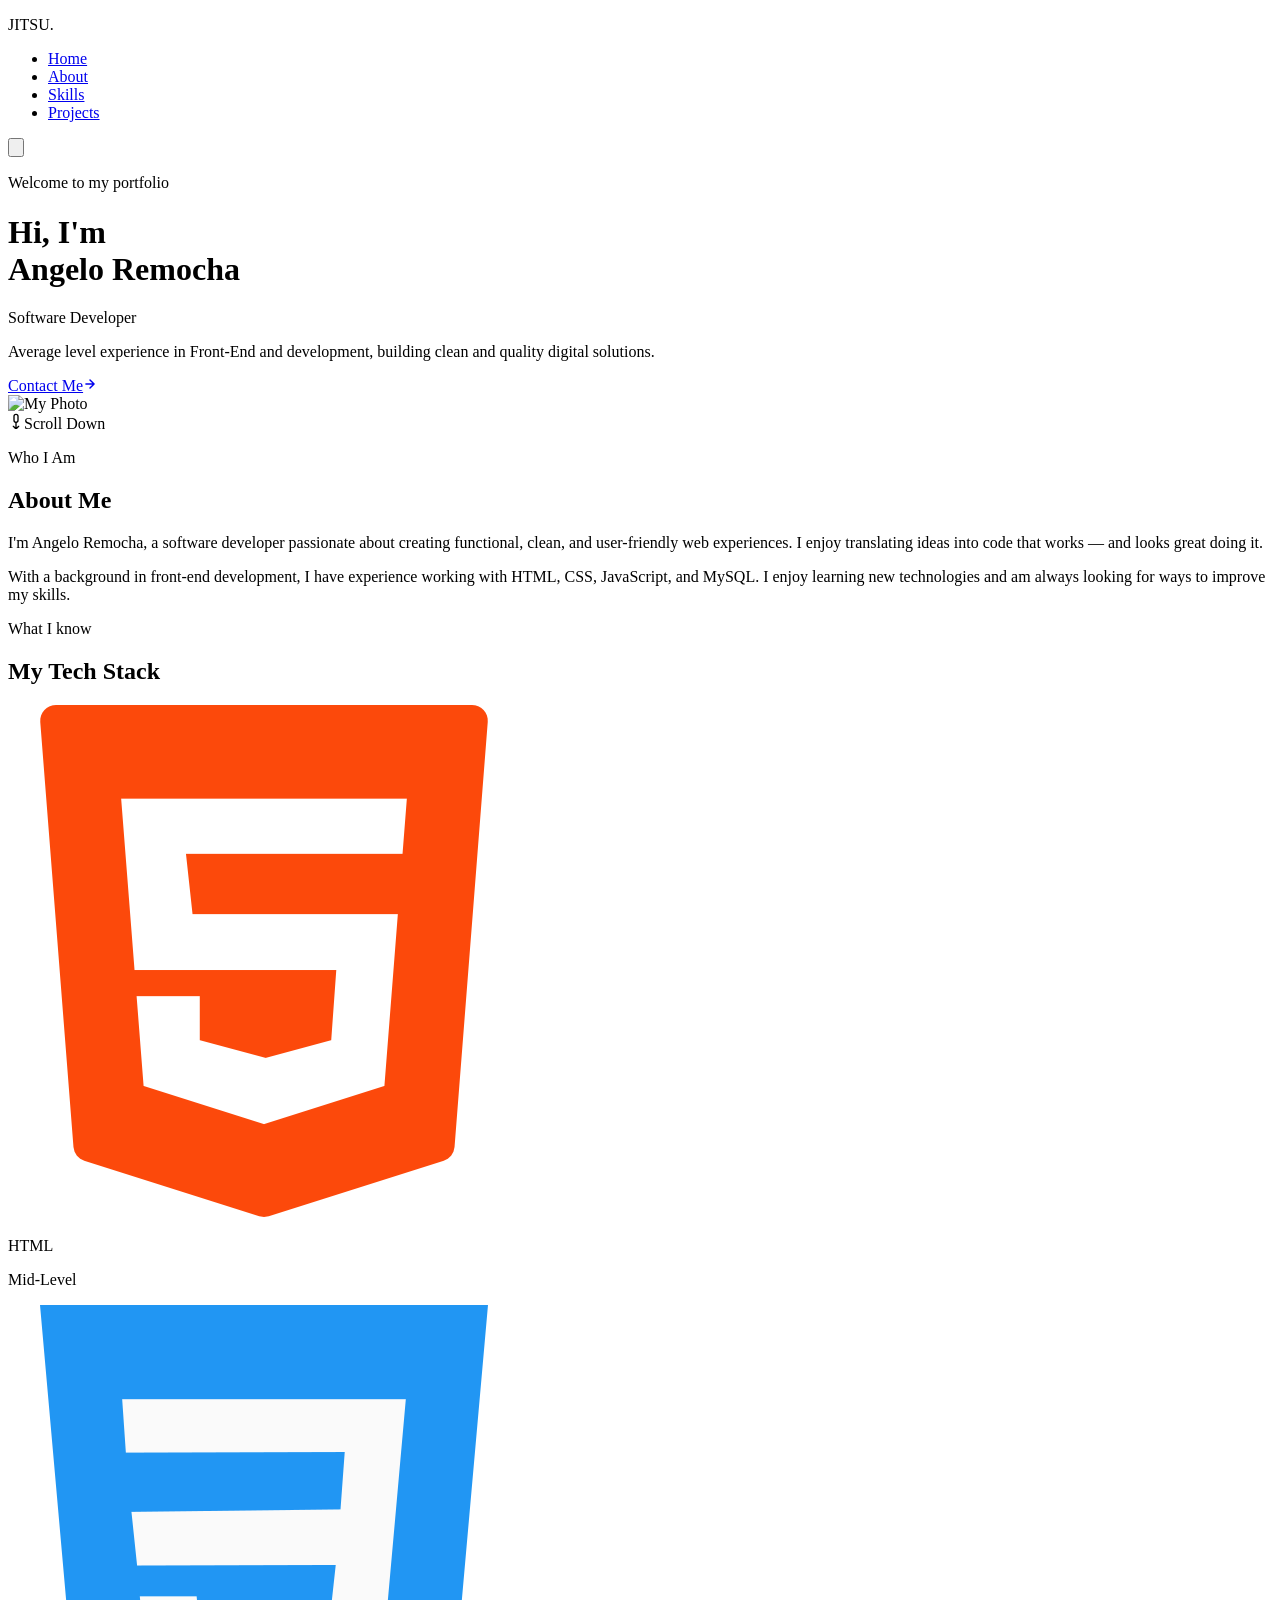
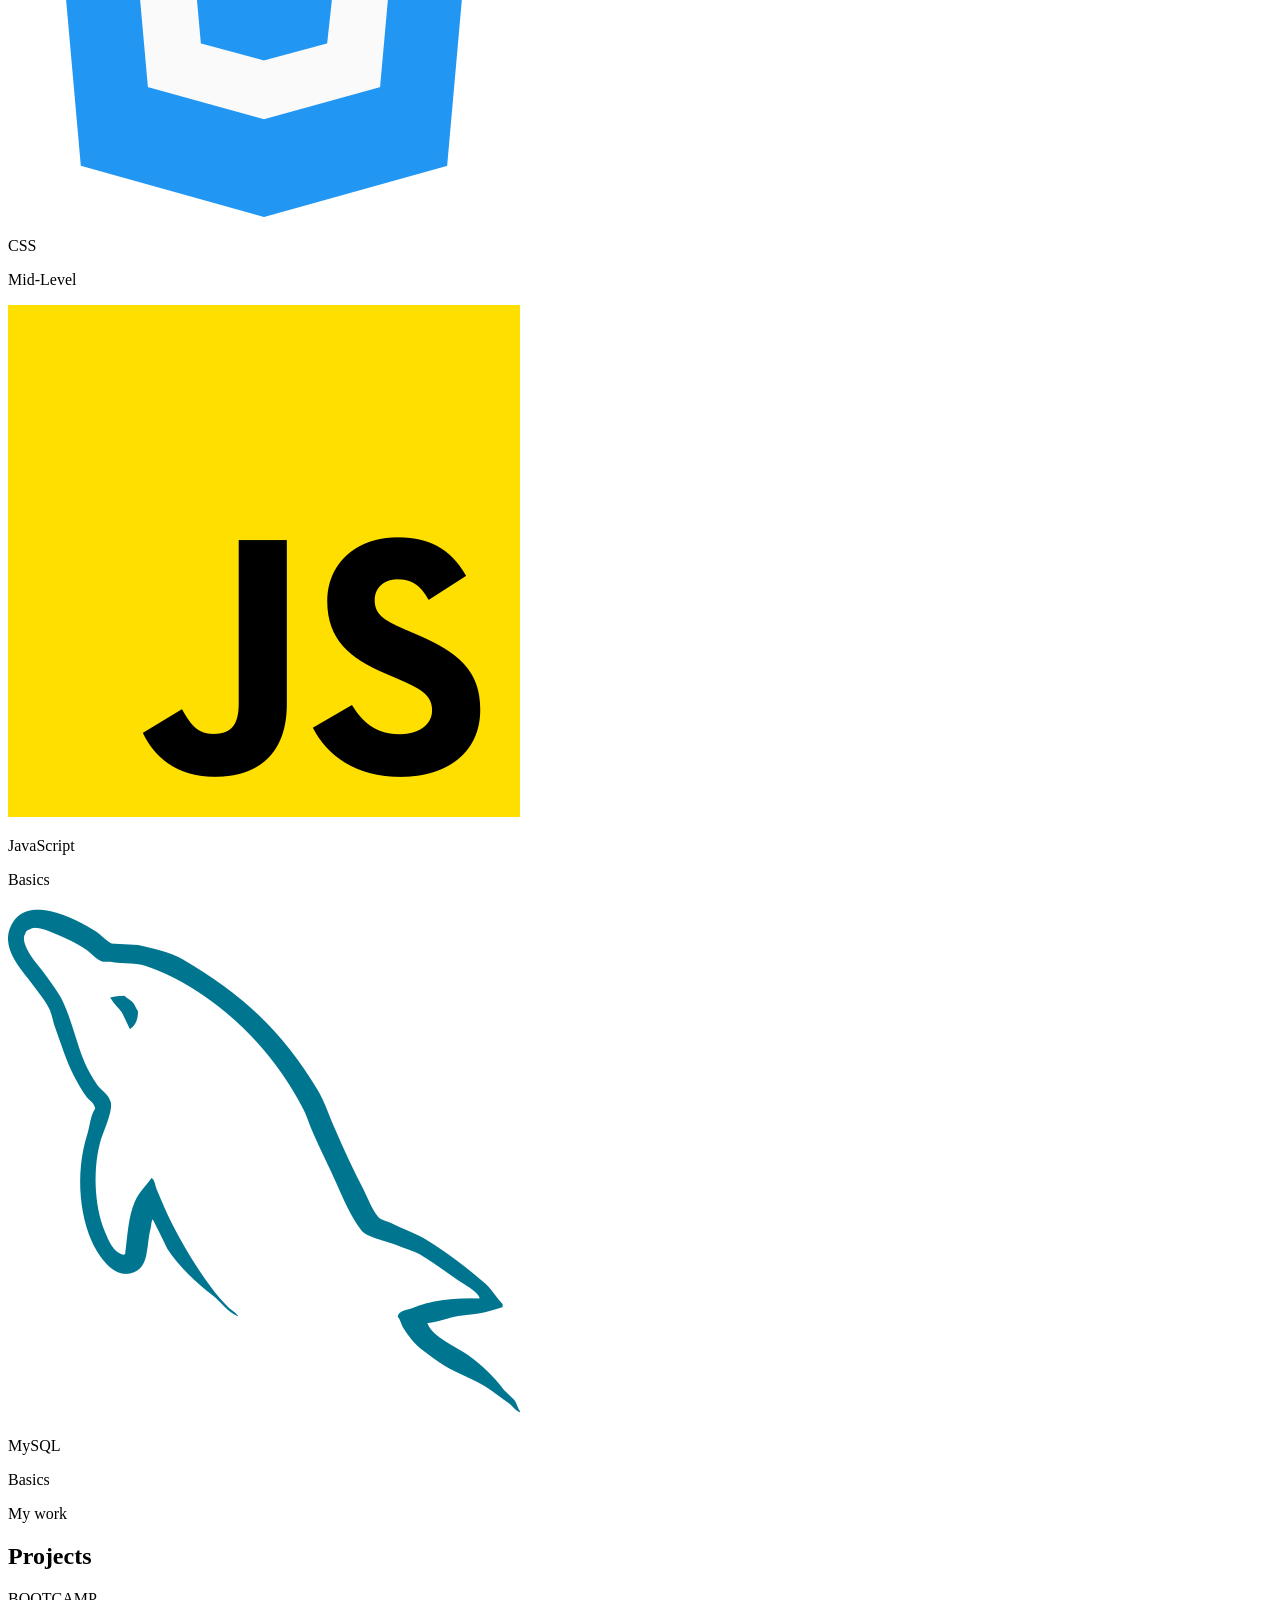
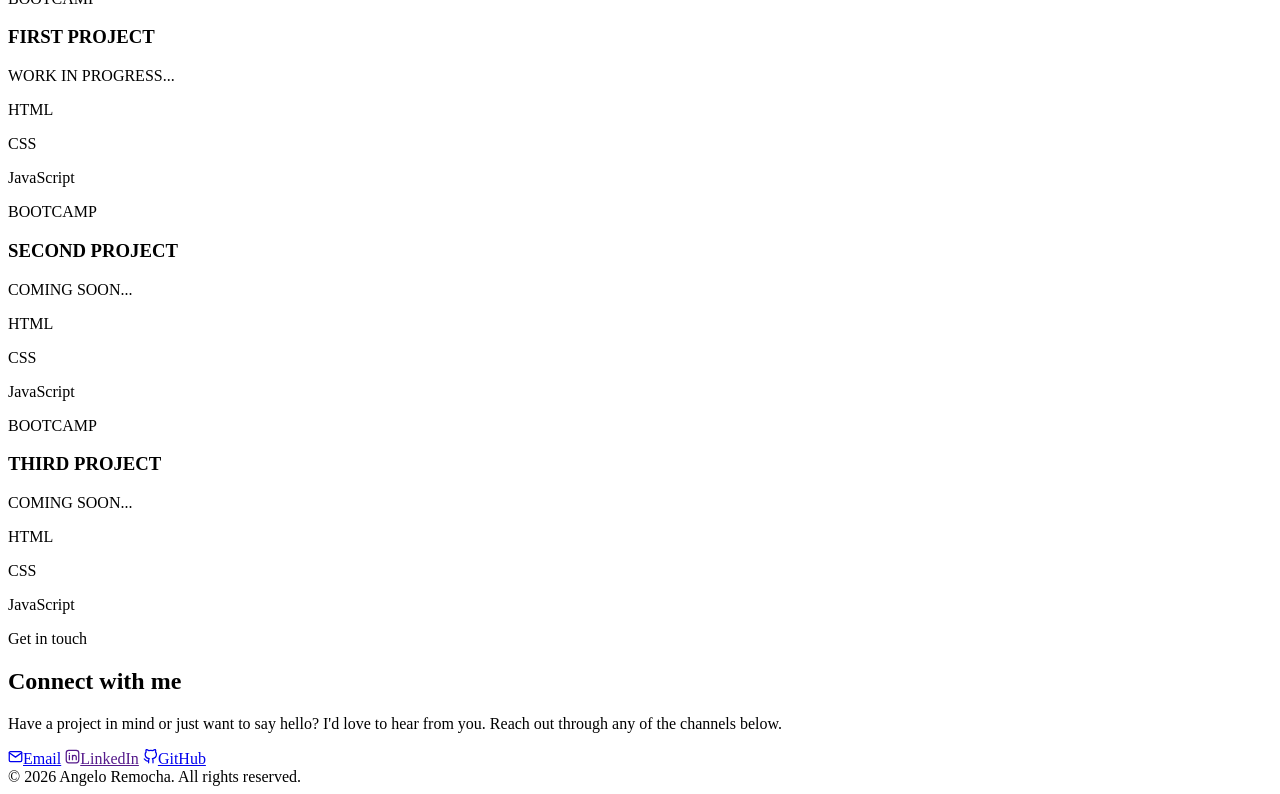
==== website-portfolio/portfolio.html @ ed2cec1a "few changes" ====
<!DOCTYPE html>
<html lang="en">
<head>
    <meta charset="UTF-8">
    <meta name="viewport" content="width=device-width, initial-scale=1.0">
    <title>MY PORTFOLIO</title>
    <link href="https://fonts.googleapis.com/css2?family=Bebas+Neue&family=Barlow:wght@300;400;500;600;700&display=swap" rel="stylesheet">
    <link href="portfolio.css" rel="stylesheet">
    <script src="portfolio.js"></script>
</head>
<body>
  <nav>
    <p class="nav-logo">JITSU.</p>
    <ul class="nav-links">
      <li><a href="#home" class="active">Home</a></li>
      <li><a href="#about">About</a></li>
      <li><a href="#skills">Skills</a></li>
      <li><a href="#projects">Projects</a></li>
    </ul>
    <button class="nav-toggle" aria-label="menu">
    <p></p><p></p><p></p>
    </button>
  </nav>
  <div id="home" style="position:relative;">
    <div class="hero-deco"></div>
    <div class="hero-grid">
      <div style="display:flex; gap:2rem; align-items:center;">
        <div class="hero-left">
          <p class="hero-eyebrow">Welcome to my portfolio</p>
          <h1>Hi, I'm<br>Angelo Remocha</h1>
          <p class="hero-role">Software Developer</p>
          <p class="hero-desc">Average level experience in Front-End and development, building clean and quality digital solutions.</p>
          <a href="#contact" class="btn-primary">Contact Me<svg width="14" height="14" viewBox="0 0 24 24" fill="none" stroke="currentColor" stroke-width="2.5" stroke-linecap="round" stroke-linejoin="round"><path d="M5 12h14M12 5l7 7-7 7"/></svg></a>
        </div>
      </div>
      <div class="hero-photo-area">
        <div class="photo-blob">
          <img src="assets/my-photo.jpg" alt="My Photo">
        </div>
        <div class="scroll-hint">
          <svg width="16" height="16" viewBox="0 0 24 24" fill="none" stroke="currentColor" stroke-width="2" stroke-linecap="round" stroke-linejoin="round"><rect x="9" y="2" width="6" height="12" rx="3"/><path d="M12 14v8M8 20l4 4 4-4"/></svg>Scroll Down
        </div>
      </div>
    </div>
  </div>
  <div class="section-divider"></div>
  <section id="about">
    <p class="section-label">Who I Am</p>
    <h2 class="section-title">About Me</h2>
    <div class="about-grid">
      <div class="about-text">
        <p>I'm Angelo Remocha, a software developer passionate about creating functional, clean, and user-friendly web experiences. I enjoy translating ideas into code that works — and looks great doing it.</p>
        <p>With a background in front-end development, I have experience working with HTML, CSS, JavaScript, and MySQL. I enjoy learning new technologies and am always looking for ways to improve my skills.</p>
      </div>
    </div>
  </section>
  <div class="section-divider"></div>
  <section id="skills">
    <p class="section-label">What I know</p>
    <h2 class="section-title">My Tech Stack</h2>
    <div class="skill-icon">
      <div class="HTML">
          <img src="stacks/html-logo.png" alt="HTML">
          <p class="skill-name">HTML</p>
          <p class="skill-level">Mid-Level</p>
      </div>
      <div class="CSS">
          <img src="stacks/css-logo.png" alt="CSS">
          <p class="skill-name">CSS</p>
          <p class="skill-level">Mid-Level</p>
      </div>
      <div class="JavaScript">
          <img src="stacks/javascript-logo.png" alt="JavaScript">
          <p class="skill-name">JavaScript</p>
          <p class="skill-level">Basics</p>
      </div>
      <div class="MySQL">
          <img src="stacks/mysql-logo.png" alt="MySQL">
          <p class="skill-name">MySQL</p>
          <p class="skill-level">Basics</p>
      </div>
    </div>
  </section>
  <div class="section-divider"></div>
  <section id="projects">
    <p class="section-label">My work</p>
    <h2 class="section-title">Projects</h2>
    <div class="portfolio-grid">
      <div class="project-card">
        <p class="project-tag">BOOTCAMP</p>
        <h3>FIRST PROJECT</h3>
        <p>WORK IN PROGRESS...</p>
        <div class="project-stack">
          <p class="stack-pill">HTML</p>
          <p class="stack-pill">CSS</p>
          <p class="stack-pill">JavaScript</p>
        </div>
      </div>
      <div class="project-card">
        <p class="project-tag">BOOTCAMP</p>
        <h3>SECOND PROJECT</h3>
        <p>COMING SOON...</p>
        <div class="project-stack">
          <p class="stack-pill">HTML</p>
          <p class="stack-pill">CSS</p>
          <p class="stack-pill">JavaScript</p>
        </div>
      </div>
      <div class="project-card">
        <p class="project-tag">BOOTCAMP</p>
        <h3>THIRD PROJECT</h3>
        <p>COMING SOON...</p>
        <div class="project-stack">
          <p class="stack-pill">HTML</p>
          <p class="stack-pill">CSS</p>
          <p class="stack-pill">JavaScript</p>
        </div>
      </div>
    </div>
</section>
<div class="section-divider"></div>
<section id="contact">
  <p class="section-label">Get in touch</p>
  <h2 class="section-title">Connect with me</h2>
  <div class="contact-wrap">
    <p>Have a project in mind or just want to say hello? I'd love to hear from you. Reach out through any of the channels below.</p>
    <div class="contact-links">
      <a href="https://outlook.cloud.microsoft/" class="contact-link">
        <svg width="15" height="15" viewBox="0 0 24 24" fill="none" stroke="currentColor" stroke-width="2" stroke-linecap="round" stroke-linejoin="round"><path d="M4 4h16c1.1 0 2 .9 2 2v12c0 1.1-.9 2-2 2H4c-1.1 0-2-.9-2-2V6c0-1.1.9-2 2-2z"/><polyline points="22,6 12,13 2,6"/></svg>Email</a>
      <a href="" class="contact-link">
        <svg width="15" height="15" viewBox="0 0 24 24" fill="none" stroke="currentColor" stroke-width="2" stroke-linecap="round" stroke-linejoin="round"><rect x="2" y="2" width="20" height="20" rx="4"/><path d="M7 10v7M7 7v.01M12 10v7M12 13a3 3 0 016 0v4"/></svg>LinkedIn</a>
      <a href="https://github.com/nglrmc" class="contact-link">
        <svg width="15" height="15" viewBox="0 0 24 24" fill="none" stroke="currentColor" stroke-width="2" stroke-linecap="round" stroke-linejoin="round"><path d="M9 19c-5 1.5-5-2.5-7-3m14 6v-3.87a3.37 3.37 0 00-.94-2.61c3.14-.35 6.44-1.54 6.44-7A5.44 5.44 0 0020 4.77 5.07 5.07 0 0019.91 1S18.73.65 16 2.48a13.38 13.38 0 00-7 0C6.27.65 5.09 1 5.09 1A5.07 5.07 0 005 4.77a5.44 5.44 0 00-1.5 3.78c0 5.42 3.3 6.61 6.44 7A3.37 3.37 0 009 18.13V22"/></svg>GitHub</a>
    </div>
  </div>
</section>
<footer>
  © 2026 Angelo Remocha. All rights reserved.
</footer>
</body>
</html>
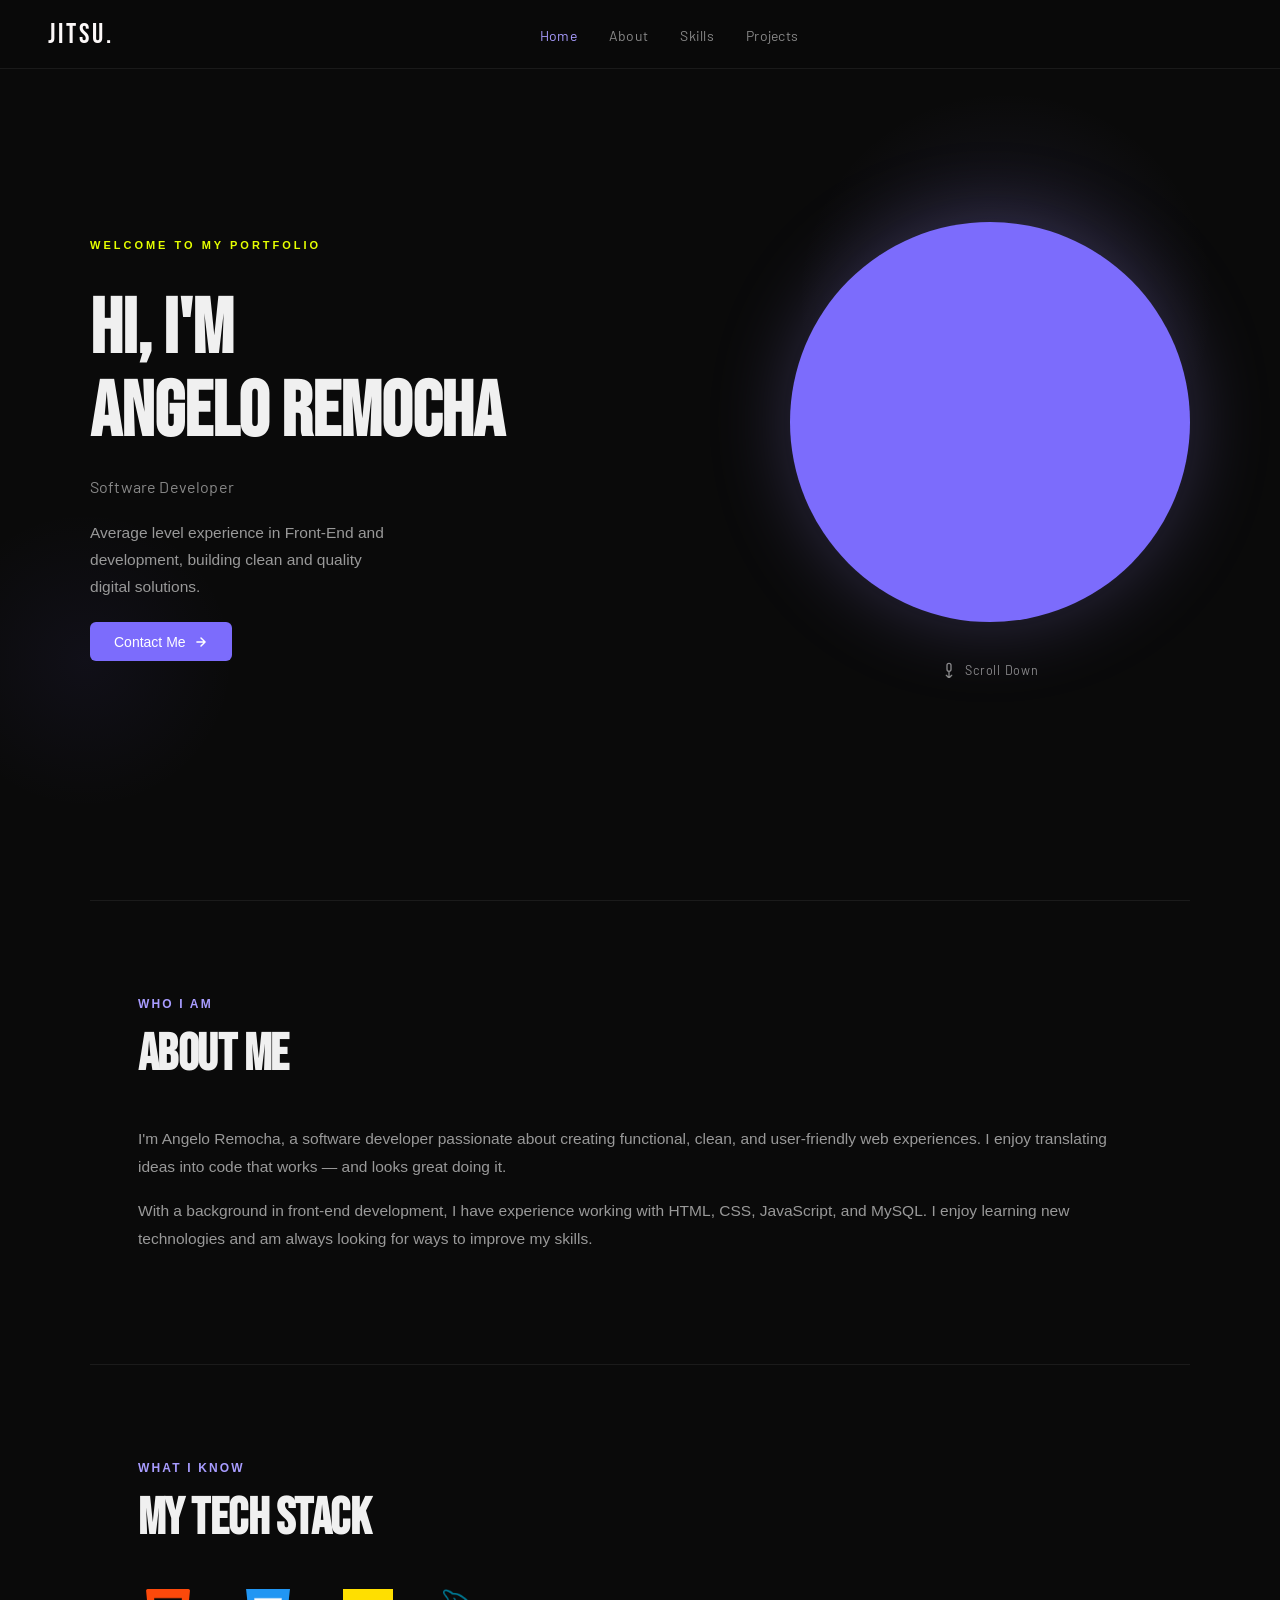
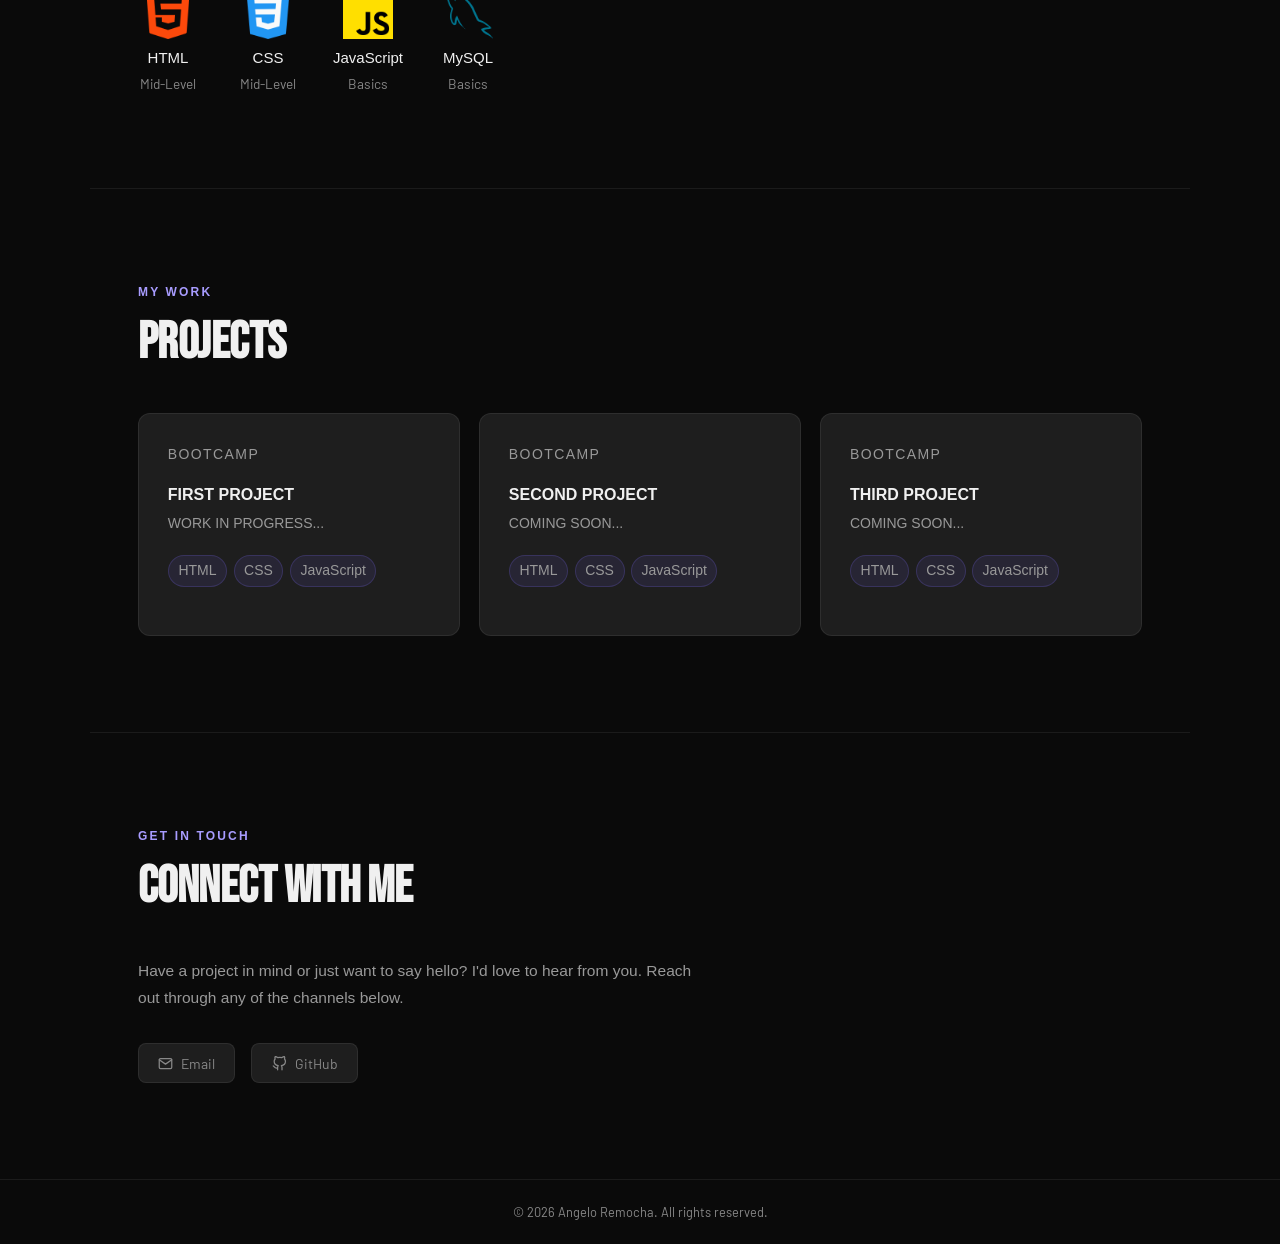
==== commit 41b9d150: "Added JS functions and made some changes in HTML and CSS." ====
--- a/website-portfolio/portfolio.html
+++ b/website-portfolio/portfolio.html
@@ -127,8 +127,6 @@
     <div class="contact-links">
       <a href="https://outlook.cloud.microsoft/" class="contact-link">
         <svg width="15" height="15" viewBox="0 0 24 24" fill="none" stroke="currentColor" stroke-width="2" stroke-linecap="round" stroke-linejoin="round"><path d="M4 4h16c1.1 0 2 .9 2 2v12c0 1.1-.9 2-2 2H4c-1.1 0-2-.9-2-2V6c0-1.1.9-2 2-2z"/><polyline points="22,6 12,13 2,6"/></svg>Email</a>
-      <a href="" class="contact-link">
-        <svg width="15" height="15" viewBox="0 0 24 24" fill="none" stroke="currentColor" stroke-width="2" stroke-linecap="round" stroke-linejoin="round"><rect x="2" y="2" width="20" height="20" rx="4"/><path d="M7 10v7M7 7v.01M12 10v7M12 13a3 3 0 016 0v4"/></svg>LinkedIn</a>
       <a href="https://github.com/nglrmc" class="contact-link">
         <svg width="15" height="15" viewBox="0 0 24 24" fill="none" stroke="currentColor" stroke-width="2" stroke-linecap="round" stroke-linejoin="round"><path d="M9 19c-5 1.5-5-2.5-7-3m14 6v-3.87a3.37 3.37 0 00-.94-2.61c3.14-.35 6.44-1.54 6.44-7A5.44 5.44 0 0020 4.77 5.07 5.07 0 0019.91 1S18.73.65 16 2.48a13.38 13.38 0 00-7 0C6.27.65 5.09 1 5.09 1A5.07 5.07 0 005 4.77a5.44 5.44 0 00-1.5 3.78c0 5.42 3.3 6.61 6.44 7A3.37 3.37 0 009 18.13V22"/></svg>GitHub</a>
     </div>
--- a/website-portfolio/portfolio.css
+++ b/website-portfolio/portfolio.css
@@ -0,0 +1,490 @@
+:root {
+--bg-deep: #0a0a0a;
+--bg-card: #1e1e1e;
+--accent: #7c6cfc;
+--accent-soft: #a89cff;
+--text-primary: #f0f0f0;
+--text-muted: #888;
+--border: rgba(255,255,255,0.07);
+}
+
+*, *::before, *::after { box-sizing: border-box; margin: 0; padding: 0; }
+
+html { 
+  scroll-behavior: smooth; }
+
+body {
+  font-family: 'Barlow', sans-serif;
+  background: var(--bg-deep);
+  color: var(--text-primary);
+  min-height: 100vh;
+  overflow-x: hidden;
+}
+
+/* ── NAV ── */
+nav {
+  position: fixed;
+  top: 0; left: 0; right: 0;
+  z-index: 100;
+  display: flex;
+  justify-content: space-between;
+  align-items: center;
+  padding: 1.1rem 3rem;
+  background: rgba(10,10,10,0.85);
+  backdrop-filter: blur(14px);
+  border-bottom: 1px solid var(--border);
+}
+
+.nav-logo {
+  font-family: 'Bebas Neue', sans-serif;
+  font-size: 28px;
+  letter-spacing: 3px;
+  color: #fcf8f8;
+  text-decoration: none;
+}
+
+.nav-links {
+  display: flex;
+  gap: 2rem;
+  list-style: none;
+}
+
+.nav-links a {
+  font-size: 0.875rem;
+  font-weight: 400;
+  color: var(--text-muted);
+  text-decoration: none;
+  letter-spacing: 0.02em;
+  transition: color 0.2s;
+}
+
+.nav-links a:hover, .nav-links a.active {
+color: var(--text-primary);
+}
+
+.nav-links a.active { color: var(--accent-soft); }
+
+.nav-toggle {
+  background: none; border: none; cursor: pointer;
+  display: flex; flex-direction: column; gap: 5px;
+  padding: 4px;
+}
+
+.nav-toggle span {
+  display: block; width: 22px; height: 2px;
+  background: var(--text-muted); border-radius: 2px;
+  transition: background 0.2s;
+}
+
+.nav-toggle:hover span { background: var(--text-primary); }
+
+/* ── HERO ── */
+#home {
+  min-height: 100vh;
+  display: flex;
+  align-items: center;
+  padding: 0 3rem;
+  position: relative;
+}
+
+.hero-grid {
+  max-width: 1100px;
+  margin: 0 auto;
+  width: 100%;
+  display: grid;
+  grid-template-columns: 1fr auto;
+  align-items: center;
+  gap: 4rem;
+}
+
+.hero-left { 
+  display: flex; 
+  flex-direction: column; 
+  gap: 1.4rem; 
+}
+
+.hero-social-col {
+  display: flex;
+  flex-direction: column;
+  gap: 1.1rem;
+  align-items: center;
+}
+
+.hero-social-col a {
+  color: var(--text-muted);
+  text-decoration: none;
+  transition: color 0.2s, transform 0.2s;
+  display: flex;
+}
+
+.hero-social-col a:hover { 
+  color: var(--accent-soft); 
+  transform: translateX(2px); 
+}
+
+.hero-social-col svg { 
+  width: 20px; 
+  height: 20px; 
+}
+
+.hero-eyebrow {
+  font-family: 'Syne', sans-serif;
+  font-size: 11px;
+  font-weight: 700;
+  letter-spacing: 3px;
+  text-transform: uppercase;
+  color: #e5ff00;
+  margin-bottom: 16px;
+}
+
+h1 {
+  font-family: 'Bebas Neue', sans-serif;
+  font-size: clamp(3.6rem, 6vw, 5.8rem);
+  font-weight: 800;
+  line-height: 1.08;
+  letter-spacing: -0.0.1em;
+}
+
+.hero-role {
+  font-size: 1rem;
+  font-weight: 400;
+  color: var(--text-muted);
+  letter-spacing: 0.01em;
+}
+
+.hero-desc {
+  font-size: 0.97rem;
+  font-weight: 300;
+  color: #999;
+  line-height: 1.75;
+  max-width: 36ch;
+}
+
+.btn-primary {
+  display: inline-flex;
+  align-items: center;
+  gap: 0.55rem;
+  background: var(--accent);
+  color: #fff;
+  font-family: 'DM Sans', sans-serif;
+  font-size: 0.875rem;
+  font-weight: 500;
+  padding: 0.72rem 1.5rem;
+  border-radius: 6px;
+  text-decoration: none;
+  border: none; cursor: pointer;
+  width: fit-content;
+  transition: background 0.2s, transform 0.15s;
+}
+
+.btn-primary:hover { background: var(--accent-soft); transform: translateY(-1px); }
+
+/* ── PHOTO ── */
+.hero-photo-area {
+position: relative;
+display: flex;
+flex-direction: column;
+align-items: center;
+gap: 2.5rem;
+}
+
+.photo-blob {
+width: 400px;
+height: 400px;
+border-radius: 50%;
+background: var(--accent);
+position: relative;
+overflow: hidden;
+box-shadow: 0 0 80px rgba(162, 149, 255, 0.25);
+flex-shrink: 0;
+}
+
+.photo-blob img {
+width: 100%;
+height: 100%;
+object-fit: cover;
+object-position: center top;
+display: block;
+}
+
+.scroll-hint {
+display: flex;
+align-items: center;
+gap: 0.5rem;
+font-size: 0.78rem;
+color: var(--text-muted);
+letter-spacing: 0.06em;
+animation: bob 2s ease-in-out infinite;
+}
+
+@keyframes bob {
+0%, 100% { transform: translateY(0); }
+50% { transform: translateY(5px); }
+}
+
+.hero-deco {
+position: absolute;
+inset: 0;
+pointer-events: none;
+overflow: hidden;
+z-index: -1;
+}
+
+.hero-deco::before {
+content: '';
+position: absolute;
+top: 10%; right: 5%;
+width: 420px; height: 420px;
+border-radius: 50%;
+border: none;
+background: radial-gradient(circle, rgba(157, 144, 253, 0.12) 0%, transparent 70%);
+}
+
+.hero-deco::after {
+content: '';
+position: absolute;
+bottom: 10%; left: -5%;
+width: 300px; height: 300px;
+border-radius: 50%;
+background: radial-gradient(circle, rgba(124,108,252,0.06) 0%, transparent 70%);
+}
+
+section {
+padding: 6rem 3rem;
+max-width: 1100px;
+margin: 0 auto;
+}
+
+.section-label {
+font-family: 'Syne', sans-serif;
+font-size: 0.75rem;
+font-weight: 600;
+letter-spacing: 0.18em;
+text-transform: uppercase;
+color: var(--accent-soft);
+margin-bottom: 0.8rem;
+}
+
+.section-title {
+font-family: 'Bebas Neue', sans-serif;
+font-size: clamp(2.6rem, 4vw, 3.2rem);
+font-weight: 800;
+margin-bottom: 2.5rem;
+letter-spacing: -0.01em;
+}
+
+/* ── ABOUT ── */
+.about-grid {
+display: grid;
+gap: 3rem;
+align-items: start;
+}
+
+.about-text p {
+font-size: 0.97rem;
+font-weight: 300;
+color: #999;
+line-height: 1.8;
+margin-bottom: 1rem;
+}
+
+.info-row {
+display: flex;
+justify-content: space-between;
+align-items: center;
+padding: 0.55rem 0;
+border-bottom: 1px solid var(--border);
+font-size: 0.875rem;
+}
+
+.info-row:last-child { 
+  border-bottom: none; 
+}
+
+.info-row .label { 
+  color: var(--text-muted); 
+}
+
+.info-row .val { 
+    color: var(--text-primary); 
+    font-weight: 400; 
+}
+
+.skill-icon {
+  display: flex;
+  flex-direction: row;
+  align-items: center;
+  gap: 2.5rem;
+  flex-wrap: wrap;
+}
+
+.HTML, .CSS, .JavaScript, .MySQL {
+  display: flex;
+  width: 60px;
+  flex-direction: column;
+  align-items: center;
+  gap: 0.6rem;
+  text-align: center;
+}
+
+.HTML img, .CSS img, .JavaScript img, .MySQL img {
+  width: 60px;
+  height: 50px;
+  object-fit: contain;
+}
+
+.skill-name {
+  font-family: 'Syne', sans-serif;
+  font-size: 15px;
+  font-weight: 500;
+}
+
+.skill-level {
+  font-size: 0.85rem;
+  color: var(--text-muted);
+}
+
+/* ── PORTFOLIO ── */
+.portfolio-grid {
+display: grid;
+grid-template-columns: repeat(auto-fill, minmax(300px, 1fr));
+gap: 1.2rem;
+}
+
+.project-card {
+background: var(--bg-card);
+border: 1px solid var(--border);
+border-radius: 12px;
+padding: 1.8rem;
+transition: border-color 0.2s, transform 0.2s;
+}
+
+.project-card:hover {
+border-color: rgba(124,108,252,0.35);
+transform: translateY(-3px);
+}
+
+.project-tag {
+font-size: 0.72rem;
+letter-spacing: 0.1em;
+text-transform: uppercase;
+color: var(--accent-soft);
+margin-bottom: 0.6rem;
+}
+
+.project-card h3 {
+font-family: 'Syne', sans-serif;
+font-size: 1rem;
+font-weight: 700;
+margin-bottom: 0.5rem;
+}
+
+.project-card p {
+font-size: 0.875rem;
+font-weight: 300;
+color: #999;
+line-height: 1.7;
+margin-bottom: 1.2rem;
+}
+
+.project-stack {
+display: flex;
+flex-wrap: wrap;
+gap: 0.4rem;
+}
+
+.stack-pill {
+font-size: 0.72rem;
+padding: 0.2rem 0.6rem;
+border-radius: 99px;
+background: rgba(124,108,252,0.1);
+border: 1px solid rgba(124,108,252,0.2);
+color: var(--accent-soft);
+}
+
+.contact-wrap {
+max-width: 560px;
+}
+
+.contact-wrap p {
+font-size: 0.97rem;
+font-weight: 300;
+color: #999;
+line-height: 1.75;
+margin-bottom: 2rem;
+}
+
+.contact-links {
+display: flex;
+gap: 1rem;
+flex-wrap: wrap;
+}
+
+.contact-link {
+display: inline-flex;
+align-items: center;
+gap: 0.5rem;
+font-size: 0.875rem;
+color: var(--text-muted);
+text-decoration: none;
+padding: 0.65rem 1.2rem;
+border: 1px solid var(--border);
+border-radius: 8px;
+background: var(--bg-card);
+transition: border-color 0.2s, color 0.2s;
+}
+
+.contact-link:hover {
+border-color: rgba(124,108,252,0.4);
+color: var(--accent-soft);
+}
+
+/* ── FOOTER ── */
+footer {
+border-top: 1px solid var(--border);
+padding: 1.5rem 3rem;
+text-align: center;
+font-size: 0.8rem;
+color: var(--text-muted);
+}
+
+/* ── DIVIDER ── */
+.section-divider {
+height: 1px;
+background: var(--border);
+max-width: 1100px;
+margin: 0 auto;
+}
+
+/* ── ANIMATIONS ── */
+.fade-up {
+opacity: 0;
+transform: translateY(24px);
+transition: opacity 0.6s ease, transform 0.6s ease;
+}
+
+.fade-up.visible {
+opacity: 1;
+transform: translateY(0);
+}
+
+/* ── RESPONSIVE ── */
+@media (max-width: 768px) {
+nav { padding: 1rem 1.4rem; }
+.nav-links { display: none; }
+#home { padding: 0 1.4rem; }
+
+.hero-grid {
+    grid-template-columns: 1fr;
+    text-align: center;
+}
+
+.hero-left { align-items: center; }
+.hero-desc { max-width: unset; }
+.hero-social-col { flex-direction: row; justify-content: center; }
+.photo-blob { width: 200px; height: 200px; }
+
+section { padding: 4rem 1.4rem; }
+.about-grid { grid-template-columns: 1fr; }
+.hero-photo-area { order: -1; }
+}
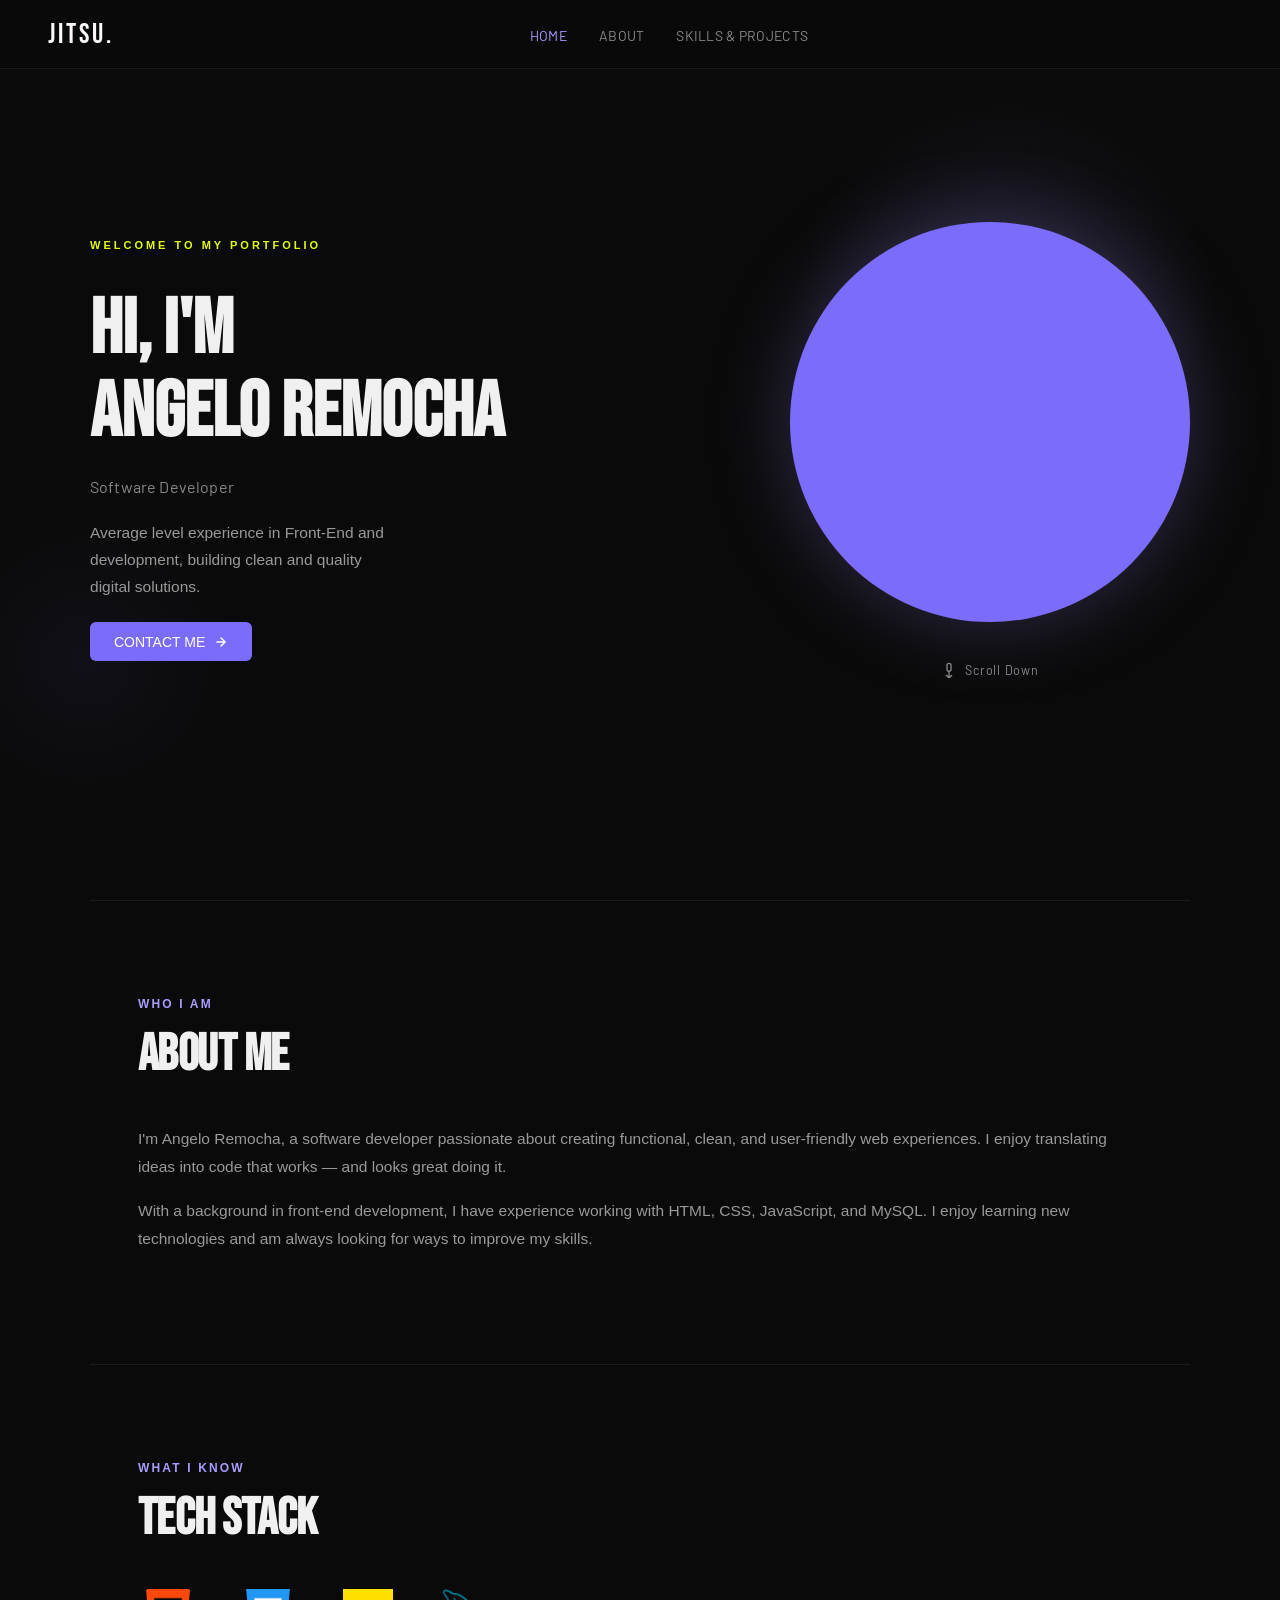
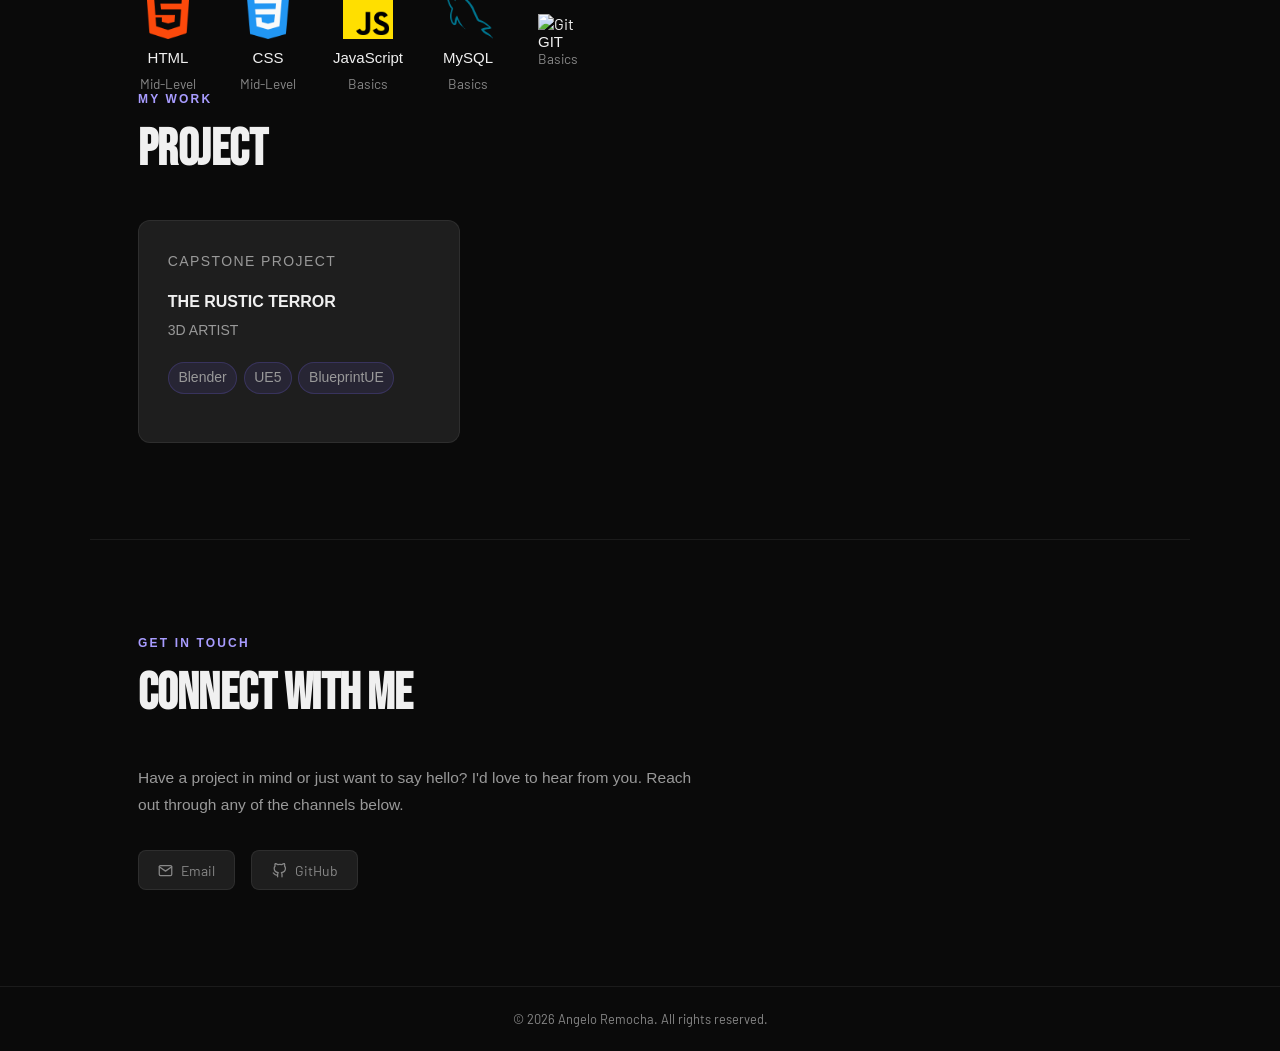
==== commit 13f2781c: "Fix the assets in the Portfolio website." ====
--- a/website-portfolio/portfolio.html
+++ b/website-portfolio/portfolio.html
@@ -10,12 +10,11 @@
 </head>
 <body>
   <nav>
-    <p class="nav-logo">JITSU.</p>
+    <p><a href="#" class="nav-logo">JITSU.</a></p>
     <ul class="nav-links">
-      <li><a href="#home" class="active">Home</a></li>
-      <li><a href="#about">About</a></li>
-      <li><a href="#skills">Skills</a></li>
-      <li><a href="#projects">Projects</a></li>
+      <li><a href="#home" class="active">HOME</a></li>
+      <li><a href="#about">ABOUT</a></li>
+      <li><a href="#skills">SKILLS & PROJECTS</a></li>
     </ul>
     <button class="nav-toggle" aria-label="menu">
     <p></p><p></p><p></p>
@@ -30,7 +29,7 @@
           <h1>Hi, I'm<br>Angelo Remocha</h1>
           <p class="hero-role">Software Developer</p>
           <p class="hero-desc">Average level experience in Front-End and development, building clean and quality digital solutions.</p>
-          <a href="#contact" class="btn-primary">Contact Me<svg width="14" height="14" viewBox="0 0 24 24" fill="none" stroke="currentColor" stroke-width="2.5" stroke-linecap="round" stroke-linejoin="round"><path d="M5 12h14M12 5l7 7-7 7"/></svg></a>
+          <a href="#contact" class="btn-primary">CONTACT ME<svg width="14" height="14" viewBox="0 0 24 24" fill="none" stroke="currentColor" stroke-width="2.5" stroke-linecap="round" stroke-linejoin="round"><path d="M5 12h14M12 5l7 7-7 7"/></svg></a>
         </div>
       </div>
       <div class="hero-photo-area">
@@ -55,85 +54,74 @@
     </div>
   </section>
   <div class="section-divider"></div>
-  <section id="skills">
-    <p class="section-label">What I know</p>
-    <h2 class="section-title">My Tech Stack</h2>
-    <div class="skill-icon">
-      <div class="HTML">
-          <img src="stacks/html-logo.png" alt="HTML">
-          <p class="skill-name">HTML</p>
-          <p class="skill-level">Mid-Level</p>
+  <section id="skills-projects">
+    <div class="skills-projects-grid">
+      <div id="skills">
+        <p class="section-label">What I know</p>
+        <h2 class="section-title">Tech Stack</h2>
+        <div class="skill-icon">
+          <div class="HTML">
+            <img src="stacks/html-logo.png" alt="HTML">
+            <p class="skill-name">HTML</p>
+            <p class="skill-level">Mid-Level</p>
+          </div>
+          <div class="CSS">
+            <img src="stacks/css-logo.png" alt="CSS">
+            <p class="skill-name">CSS</p>
+            <p class="skill-level">Mid-Level</p>
+          </div>
+          <div class="JavaScript">
+            <img src="stacks/javascript-logo.png" alt="JavaScript">
+            <p class="skill-name">JavaScript</p>
+            <p class="skill-level">Basics</p>
+          </div>
+          <div class="MySQL">
+            <img src="stacks/mysql-logo.png" alt="MySQL">
+            <p class="skill-name">MySQL</p>
+            <p class="skill-level">Basics</p>
+          </div>
+          <div class="GIT">
+            <img src="stacks/git-logo.png" alt="Git">
+            <p class="skill-name">GIT</p>
+            <p class="skill-level">Basics</p>
+          </div>
+        </div>
       </div>
-      <div class="CSS">
-          <img src="stacks/css-logo.png" alt="CSS">
-          <p class="skill-name">CSS</p>
-          <p class="skill-level">Mid-Level</p>
-      </div>
-      <div class="JavaScript">
-          <img src="stacks/javascript-logo.png" alt="JavaScript">
-          <p class="skill-name">JavaScript</p>
-          <p class="skill-level">Basics</p>
-      </div>
-      <div class="MySQL">
-          <img src="stacks/mysql-logo.png" alt="MySQL">
-          <p class="skill-name">MySQL</p>
-          <p class="skill-level">Basics</p>
+      <div class="skills-projects-divider"></div>
+      <div id="projects">
+        <p class="section-label">My work</p>
+        <h2 class="section-title">Project</h2>
+        <div class="portfolio-grid">
+          <div class="project-card">
+            <p class="project-tag">CAPSTONE PROJECT</p>
+            <h3>THE RUSTIC TERROR</h3>
+            <p>3D ARTIST</p>
+            <div class="project-stack">
+              <p class="stack-pill">Blender</p>
+              <p class="stack-pill">UE5</p>
+              <p class="stack-pill">BlueprintUE</p>
+            </div>
+          </div>
+        </div>
       </div>
     </div>
   </section>
   <div class="section-divider"></div>
-  <section id="projects">
-    <p class="section-label">My work</p>
-    <h2 class="section-title">Projects</h2>
-    <div class="portfolio-grid">
-      <div class="project-card">
-        <p class="project-tag">BOOTCAMP</p>
-        <h3>FIRST PROJECT</h3>
-        <p>WORK IN PROGRESS...</p>
-        <div class="project-stack">
-          <p class="stack-pill">HTML</p>
-          <p class="stack-pill">CSS</p>
-          <p class="stack-pill">JavaScript</p>
-        </div>
-      </div>
-      <div class="project-card">
-        <p class="project-tag">BOOTCAMP</p>
-        <h3>SECOND PROJECT</h3>
-        <p>COMING SOON...</p>
-        <div class="project-stack">
-          <p class="stack-pill">HTML</p>
-          <p class="stack-pill">CSS</p>
-          <p class="stack-pill">JavaScript</p>
-        </div>
-      </div>
-      <div class="project-card">
-        <p class="project-tag">BOOTCAMP</p>
-        <h3>THIRD PROJECT</h3>
-        <p>COMING SOON...</p>
-        <div class="project-stack">
-          <p class="stack-pill">HTML</p>
-          <p class="stack-pill">CSS</p>
-          <p class="stack-pill">JavaScript</p>
-        </div>
+  <section id="contact">
+    <p class="section-label">Get in touch</p>
+    <h2 class="section-title">Connect with me</h2>
+    <div class="contact-wrap">
+      <p>Have a project in mind or just want to say hello? I'd love to hear from you. Reach out through any of the channels below.</p>
+      <div class="contact-links">
+        <a href="https://outlook.cloud.microsoft/" class="contact-link">
+          <svg width="15" height="15" viewBox="0 0 24 24" fill="none" stroke="currentColor" stroke-width="2" stroke-linecap="round" stroke-linejoin="round"><path d="M4 4h16c1.1 0 2 .9 2 2v12c0 1.1-.9 2-2 2H4c-1.1 0-2-.9-2-2V6c0-1.1.9-2 2-2z"/><polyline points="22,6 12,13 2,6"/></svg>Email</a>
+        <a href="https://github.com/nglrmc" class="contact-link">
+          <svg width="15" height="15" viewBox="0 0 24 24" fill="none" stroke="currentColor" stroke-width="2" stroke-linecap="round" stroke-linejoin="round"><path d="M9 19c-5 1.5-5-2.5-7-3m14 6v-3.87a3.37 3.37 0 00-.94-2.61c3.14-.35 6.44-1.54 6.44-7A5.44 5.44 0 0020 4.77 5.07 5.07 0 0019.91 1S18.73.65 16 2.48a13.38 13.38 0 00-7 0C6.27.65 5.09 1 5.09 1A5.07 5.07 0 005 4.77a5.44 5.44 0 00-1.5 3.78c0 5.42 3.3 6.61 6.44 7A3.37 3.37 0 009 18.13V22"/></svg>GitHub</a>
       </div>
     </div>
-</section>
-<div class="section-divider"></div>
-<section id="contact">
-  <p class="section-label">Get in touch</p>
-  <h2 class="section-title">Connect with me</h2>
-  <div class="contact-wrap">
-    <p>Have a project in mind or just want to say hello? I'd love to hear from you. Reach out through any of the channels below.</p>
-    <div class="contact-links">
-      <a href="https://outlook.cloud.microsoft/" class="contact-link">
-        <svg width="15" height="15" viewBox="0 0 24 24" fill="none" stroke="currentColor" stroke-width="2" stroke-linecap="round" stroke-linejoin="round"><path d="M4 4h16c1.1 0 2 .9 2 2v12c0 1.1-.9 2-2 2H4c-1.1 0-2-.9-2-2V6c0-1.1.9-2 2-2z"/><polyline points="22,6 12,13 2,6"/></svg>Email</a>
-      <a href="https://github.com/nglrmc" class="contact-link">
-        <svg width="15" height="15" viewBox="0 0 24 24" fill="none" stroke="currentColor" stroke-width="2" stroke-linecap="round" stroke-linejoin="round"><path d="M9 19c-5 1.5-5-2.5-7-3m14 6v-3.87a3.37 3.37 0 00-.94-2.61c3.14-.35 6.44-1.54 6.44-7A5.44 5.44 0 0020 4.77 5.07 5.07 0 0019.91 1S18.73.65 16 2.48a13.38 13.38 0 00-7 0C6.27.65 5.09 1 5.09 1A5.07 5.07 0 005 4.77a5.44 5.44 0 00-1.5 3.78c0 5.42 3.3 6.61 6.44 7A3.37 3.37 0 009 18.13V22"/></svg>GitHub</a>
-    </div>
-  </div>
-</section>
-<footer>
-  © 2026 Angelo Remocha. All rights reserved.
-</footer>
+  </section>
+  <footer>
+    © 2026 Angelo Remocha. All rights reserved.
+  </footer>
 </body>
 </html>
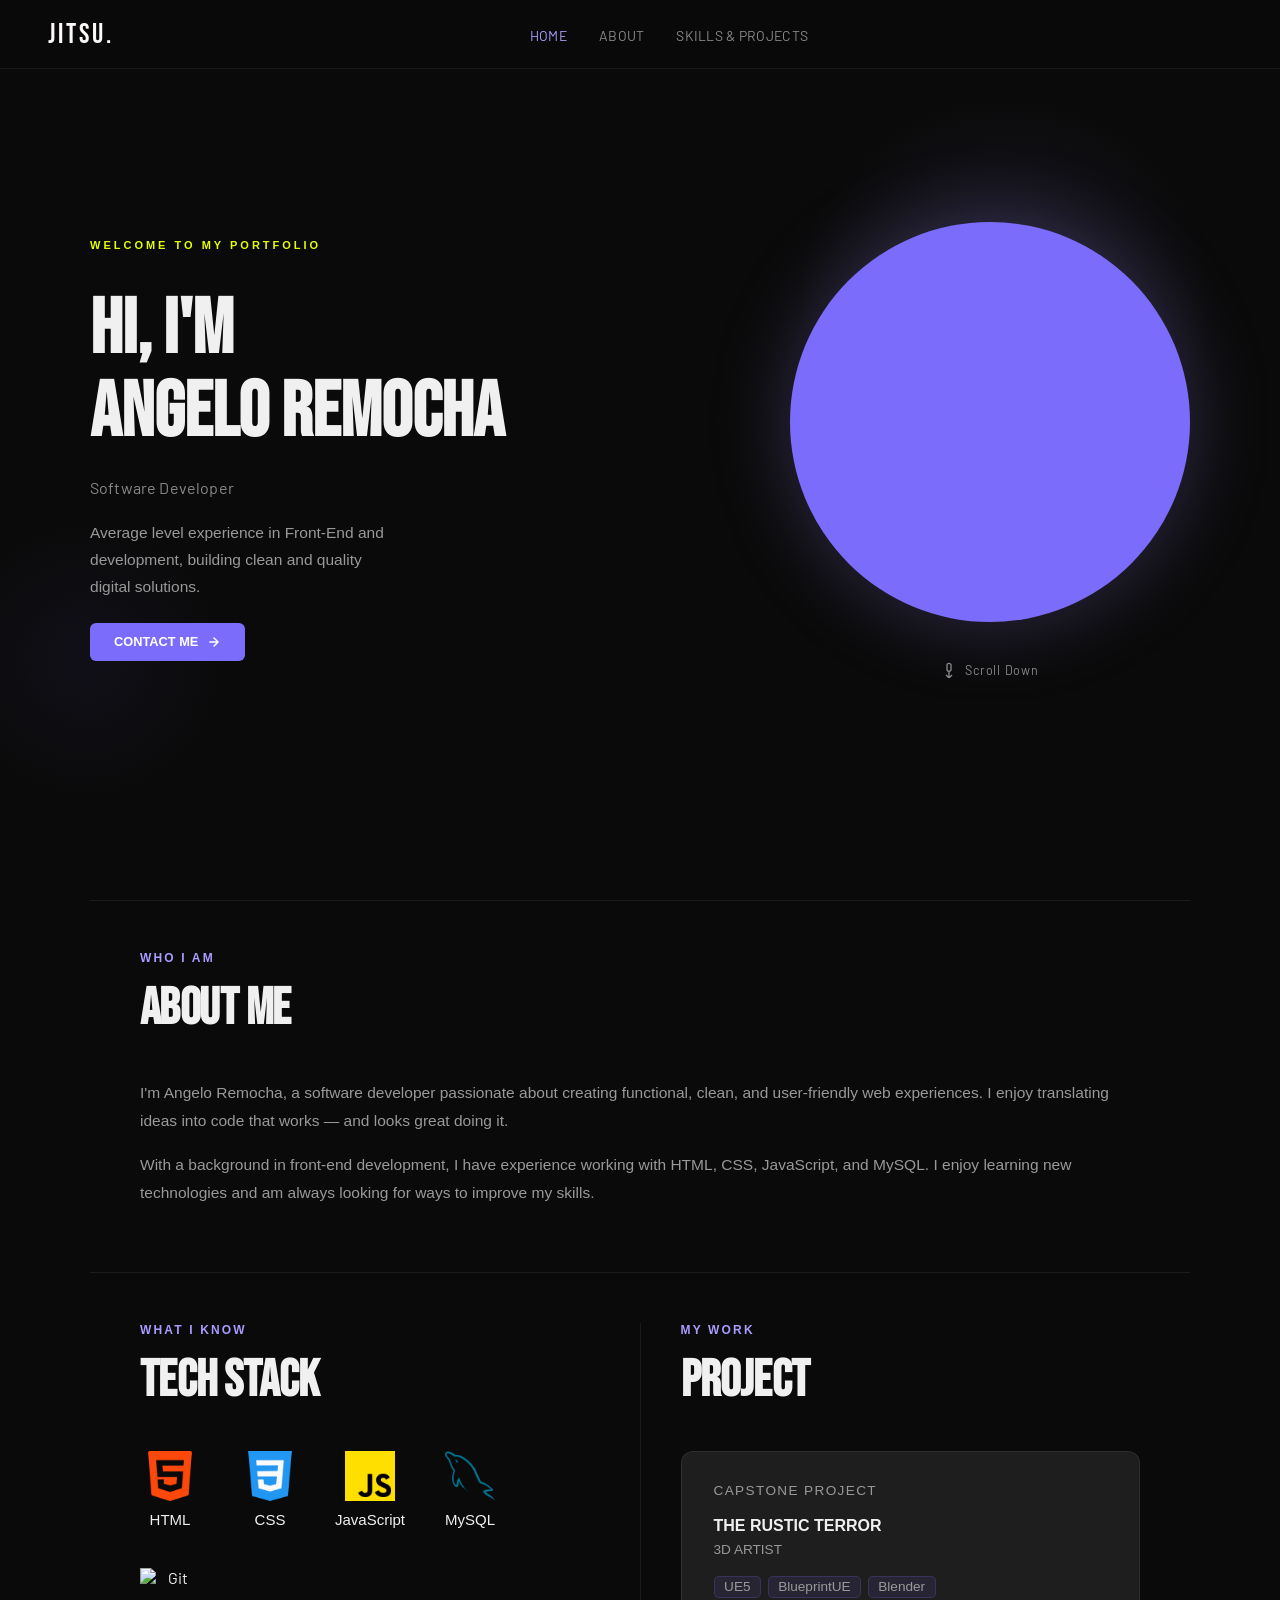
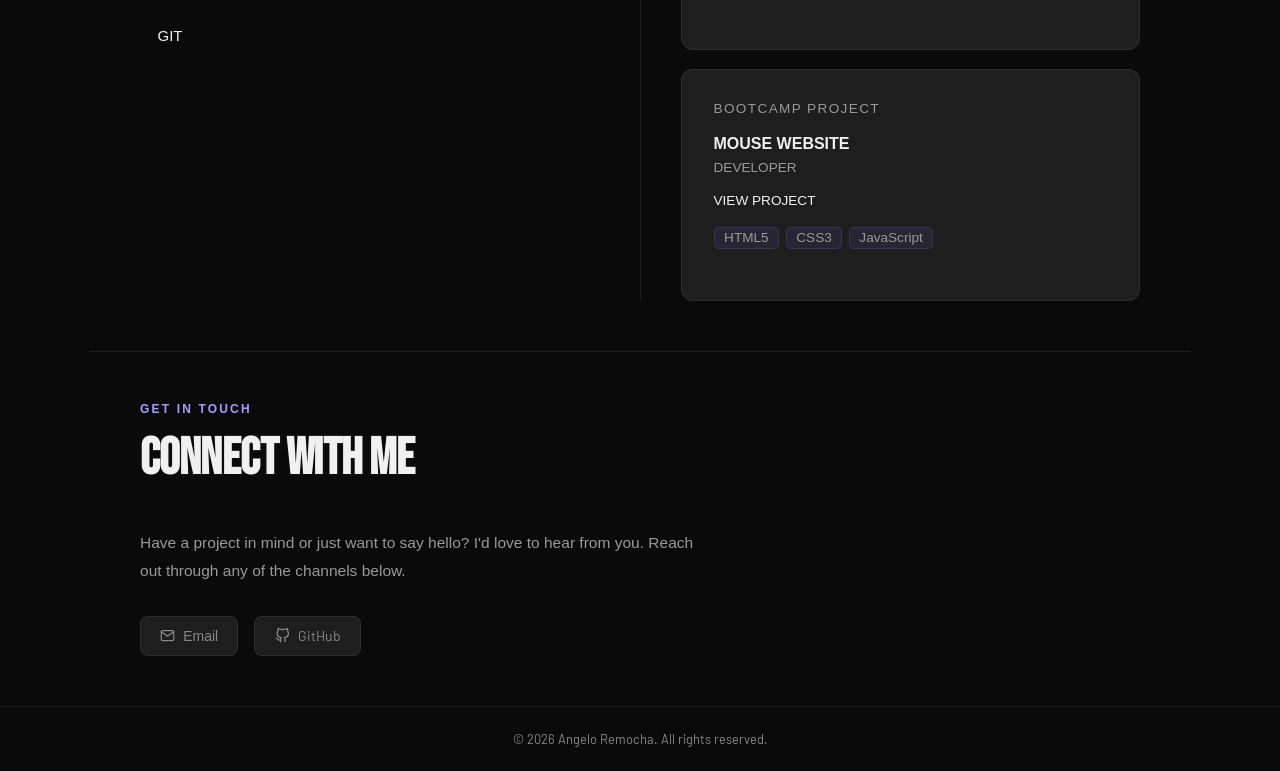
==== commit efbbb903: "Fix the bug in nav buttons and update the Portfolio section." ====
--- a/website-portfolio/portfolio.html
+++ b/website-portfolio/portfolio.html
@@ -6,7 +6,7 @@
     <title>MY PORTFOLIO</title>
     <link href="https://fonts.googleapis.com/css2?family=Bebas+Neue&family=Barlow:wght@300;400;500;600;700&display=swap" rel="stylesheet">
     <link href="portfolio.css" rel="stylesheet">
-    <script src="portfolio.js"></script>
+    <script src="portfolio.js" defer></script>
 </head>
 <body>
   <nav>
@@ -20,10 +20,10 @@
     <p></p><p></p><p></p>
     </button>
   </nav>
-  <div id="home" style="position:relative;">
+  <div id="home">
     <div class="hero-deco"></div>
     <div class="hero-grid">
-      <div style="display:flex; gap:2rem; align-items:center;">
+      <div class="landing-page">
         <div class="hero-left">
           <p class="hero-eyebrow">Welcome to my portfolio</p>
           <h1>Hi, I'm<br>Angelo Remocha</h1>
@@ -63,27 +63,22 @@
           <div class="HTML">
             <img src="stacks/html-logo.png" alt="HTML">
             <p class="skill-name">HTML</p>
-            <p class="skill-level">Mid-Level</p>
           </div>
           <div class="CSS">
             <img src="stacks/css-logo.png" alt="CSS">
             <p class="skill-name">CSS</p>
-            <p class="skill-level">Mid-Level</p>
           </div>
           <div class="JavaScript">
             <img src="stacks/javascript-logo.png" alt="JavaScript">
             <p class="skill-name">JavaScript</p>
-            <p class="skill-level">Basics</p>
           </div>
           <div class="MySQL">
             <img src="stacks/mysql-logo.png" alt="MySQL">
             <p class="skill-name">MySQL</p>
-            <p class="skill-level">Basics</p>
           </div>
           <div class="GIT">
             <img src="stacks/git-logo.png" alt="Git">
             <p class="skill-name">GIT</p>
-            <p class="skill-level">Basics</p>
           </div>
         </div>
       </div>
@@ -97,9 +92,20 @@
             <h3>THE RUSTIC TERROR</h3>
             <p>3D ARTIST</p>
             <div class="project-stack">
-              <p class="stack-pill">Blender</p>
               <p class="stack-pill">UE5</p>
               <p class="stack-pill">BlueprintUE</p>
+              <p class="stack-pill">Blender</p>
+            </div>
+          </div>
+          <div class="project-card">
+            <p class="project-tag">BOOTCAMP PROJECT</p>
+            <h3>MOUSE WEBSITE</h3>
+            <p>DEVELOPER</p>
+            <p class="web-link"><a href="https://mouse-website.vercel.app/" target="_blank">VIEW PROJECT</a></p>
+            <div class="project-stack">
+              <p class="stack-pill">HTML5</p>
+              <p class="stack-pill">CSS3</p>
+              <p class="stack-pill">JavaScript</p>
             </div>
           </div>
         </div>
@@ -113,9 +119,9 @@
     <div class="contact-wrap">
       <p>Have a project in mind or just want to say hello? I'd love to hear from you. Reach out through any of the channels below.</p>
       <div class="contact-links">
-        <a href="https://outlook.cloud.microsoft/" class="contact-link">
-          <svg width="15" height="15" viewBox="0 0 24 24" fill="none" stroke="currentColor" stroke-width="2" stroke-linecap="round" stroke-linejoin="round"><path d="M4 4h16c1.1 0 2 .9 2 2v12c0 1.1-.9 2-2 2H4c-1.1 0-2-.9-2-2V6c0-1.1.9-2 2-2z"/><polyline points="22,6 12,13 2,6"/></svg>Email</a>
-        <a href="https://github.com/nglrmc" class="contact-link">
+        <button class="contact-link" id="email-btn" target="_blank">
+          <svg width="15" height="15" viewBox="0 0 24 24" fill="none" stroke="currentColor" stroke-width="2" stroke-linecap="round" stroke-linejoin="round"><path d="M4 4h16c1.1 0 2 .9 2 2v12c0 1.1-.9 2-2 2H4c-1.1 0-2-.9-2-2V6c0-1.1.9-2 2-2z"/><polyline points="22,6 12,13 2,6"/></svg>Email</button>
+        <a href="https://github.com/jitsuangelo" class="contact-link" id="github-btn" target="_blank">
           <svg width="15" height="15" viewBox="0 0 24 24" fill="none" stroke="currentColor" stroke-width="2" stroke-linecap="round" stroke-linejoin="round"><path d="M9 19c-5 1.5-5-2.5-7-3m14 6v-3.87a3.37 3.37 0 00-.94-2.61c3.14-.35 6.44-1.54 6.44-7A5.44 5.44 0 0020 4.77 5.07 5.07 0 0019.91 1S18.73.65 16 2.48a13.38 13.38 0 00-7 0C6.27.65 5.09 1 5.09 1A5.07 5.07 0 005 4.77a5.44 5.44 0 00-1.5 3.78c0 5.42 3.3 6.61 6.44 7A3.37 3.37 0 009 18.13V22"/></svg>GitHub</a>
       </div>
     </div>
--- a/website-portfolio/portfolio.css
+++ b/website-portfolio/portfolio.css
@@ -8,10 +8,15 @@
 --border: rgba(255,255,255,0.07);
 }
 
-*, *::before, *::after { box-sizing: border-box; margin: 0; padding: 0; }
+*, *::before, *::after { 
+  box-sizing: border-box; 
+  margin: 0; 
+  padding: 0; 
+}
 
 html { 
-  scroll-behavior: smooth; }
+  scroll-behavior: smooth; 
+}
 
 body {
   font-family: 'Barlow', sans-serif;
@@ -21,7 +26,6 @@
   overflow-x: hidden;
 }
 
-/* ── NAV ── */
 nav {
   position: fixed;
   top: 0; left: 0; right: 0;
@@ -58,11 +62,13 @@
   transition: color 0.2s;
 }
 
-.nav-links a:hover, .nav-links a.active {
-color: var(--text-primary);
-}
-
-.nav-links a.active { color: var(--accent-soft); }
+.nav-links a:hover {
+  color: var(--text-primary);
+}
+
+.nav-links a.active { 
+  color: var(--accent-soft); 
+}
 
 .nav-toggle {
   background: none; border: none; cursor: pointer;
@@ -78,7 +84,6 @@
 
 .nav-toggle:hover span { background: var(--text-primary); }
 
-/* ── HERO ── */
 #home {
   min-height: 100vh;
   display: flex;
@@ -95,6 +100,12 @@
   grid-template-columns: 1fr auto;
   align-items: center;
   gap: 4rem;
+}
+
+.landing-page {
+  display: flex;
+  gap: 2rem;
+  align-items: center;
 }
 
 .hero-left { 
@@ -166,9 +177,9 @@
   gap: 0.55rem;
   background: var(--accent);
   color: #fff;
-  font-family: 'DM Sans', sans-serif;
-  font-size: 0.875rem;
-  font-weight: 500;
+  font-family: 'Syne', sans-serif;
+  font-size: 0.8rem;
+  font-weight: 550;
   padding: 0.72rem 1.5rem;
   border-radius: 6px;
   text-decoration: none;
@@ -177,124 +188,155 @@
   transition: background 0.2s, transform 0.15s;
 }
 
-.btn-primary:hover { background: var(--accent-soft); transform: translateY(-1px); }
-
-/* ── PHOTO ── */
+.btn-primary:hover { 
+  background: var(--accent-soft); 
+  transform: translateY(-1px); 
+}
+
 .hero-photo-area {
-position: relative;
-display: flex;
-flex-direction: column;
-align-items: center;
-gap: 2.5rem;
+  position: relative;
+  display: flex;
+  flex-direction: column;
+  align-items: center;
+  gap: 2.5rem;
 }
 
 .photo-blob {
-width: 400px;
-height: 400px;
-border-radius: 50%;
-background: var(--accent);
-position: relative;
-overflow: hidden;
-box-shadow: 0 0 80px rgba(162, 149, 255, 0.25);
-flex-shrink: 0;
+  width: 400px;
+  height: 400px;
+  border-radius: 50%;
+  background: var(--accent);
+  position: relative;
+  overflow: hidden;
+  box-shadow: 0 0 80px rgba(162, 149, 255, 0.25);
+  flex-shrink: 0;
 }
 
 .photo-blob img {
-width: 100%;
-height: 100%;
-object-fit: cover;
-object-position: center top;
-display: block;
+  width: 100%;
+  height: 100%;
+  object-fit: cover;
+  object-position: center top;
+  display: block;
 }
 
 .scroll-hint {
-display: flex;
-align-items: center;
-gap: 0.5rem;
-font-size: 0.78rem;
-color: var(--text-muted);
-letter-spacing: 0.06em;
-animation: bob 2s ease-in-out infinite;
+  display: flex;
+  align-items: center;
+  gap: 0.5rem;
+  font-size: 0.78rem;
+  color: var(--text-muted);
+  letter-spacing: 0.06em;
+  animation: bob 2s ease-in-out infinite;
 }
 
 @keyframes bob {
-0%, 100% { transform: translateY(0); }
-50% { transform: translateY(5px); }
+0%, 100% { 
+  transform: translateY(0); }
+50% { 
+  transform: translateY(5px); }
 }
 
 .hero-deco {
-position: absolute;
-inset: 0;
-pointer-events: none;
-overflow: hidden;
-z-index: -1;
+  position: absolute;
+  inset: 0;
+  pointer-events: none;
+  overflow: hidden;
+  z-index: -1;
 }
 
 .hero-deco::before {
-content: '';
-position: absolute;
-top: 10%; right: 5%;
-width: 420px; height: 420px;
-border-radius: 50%;
-border: none;
-background: radial-gradient(circle, rgba(157, 144, 253, 0.12) 0%, transparent 70%);
+  content: '';
+  position: absolute;
+  top: 10%; right: 5%;
+  width: 420px; height: 420px;
+  border-radius: 50%;
+  border: none;
+  background: radial-gradient(circle, rgba(157, 144, 253, 0.12) 0%, transparent 70%);
 }
 
 .hero-deco::after {
-content: '';
-position: absolute;
-bottom: 10%; left: -5%;
-width: 300px; height: 300px;
-border-radius: 50%;
-background: radial-gradient(circle, rgba(124,108,252,0.06) 0%, transparent 70%);
+  content: '';
+  position: absolute;
+  bottom: 10%; left: -5%;
+  width: 300px; height: 300px;
+  border-radius: 50%;
+  background: radial-gradient(circle, rgba(124,108,252,0.06) 0%, transparent 70%);
 }
 
 section {
-padding: 6rem 3rem;
-max-width: 1100px;
-margin: 0 auto;
+  padding: 50px 50px;
+  max-width: 1100px;
+  margin: 0 auto;
+}
+
+#skills-projects {
+  padding: 50px 50px;
+  max-width: 1100px;
+  margin: 0 auto;
+}
+
+.skills-projects-grid {
+  display: grid;
+  grid-template-columns: 1fr auto 1fr;
+  gap: 0;
+  align-items: start;
+}
+
+#skills {
+  padding: 0 2.5rem 0 0;
+}
+
+#projects {
+  padding: 0 0 0 2.5rem;
+}
+
+.skills-projects-divider {
+  width: 1px;
+  background: var(--border);
+  align-self: stretch;
+  min-height: 100%;
 }
 
 .section-label {
-font-family: 'Syne', sans-serif;
-font-size: 0.75rem;
-font-weight: 600;
-letter-spacing: 0.18em;
-text-transform: uppercase;
-color: var(--accent-soft);
-margin-bottom: 0.8rem;
+  font-family: 'Syne', sans-serif;
+  font-size: 0.75rem;
+  font-weight: 600;
+  letter-spacing: 0.18em;
+  text-transform: uppercase;
+  color: var(--accent-soft);
+  margin-bottom: 0.8rem;
 }
 
 .section-title {
-font-family: 'Bebas Neue', sans-serif;
-font-size: clamp(2.6rem, 4vw, 3.2rem);
-font-weight: 800;
-margin-bottom: 2.5rem;
-letter-spacing: -0.01em;
-}
-
-/* ── ABOUT ── */
+  font-family: 'Bebas Neue', sans-serif;
+  font-size: clamp(2.6rem, 4vw, 3.2rem);
+  font-weight: 800;
+  margin-bottom: 2.5rem;
+  letter-spacing: -0.01em;
+}
+
 .about-grid {
-display: grid;
-gap: 3rem;
-align-items: start;
+  display: grid;
+  gap: 3rem;
+  align-items: start;
 }
 
 .about-text p {
-font-size: 0.97rem;
-font-weight: 300;
-color: #999;
-line-height: 1.8;
-margin-bottom: 1rem;
+  font-size: 0.97rem;
+  font-weight: 300;
+  color: #999;
+  line-height: 1.8;
+  margin-bottom: 1rem;
 }
 
 .info-row {
-display: flex;
-justify-content: space-between;
-align-items: center;
-padding: 0.55rem 0;
-border-bottom: 1px solid var(--border);
-font-size: 0.875rem;
+  display: flex;
+  justify-content: space-between;
+  align-items: center;
+  padding: 0.55rem 0;
+  border-bottom: 1px solid var(--border);
+  font-size: 0.875rem;
 }
 
 .info-row:last-child { 
@@ -306,8 +348,8 @@
 }
 
 .info-row .val { 
-    color: var(--text-primary); 
-    font-weight: 400; 
+  color: var(--text-primary); 
+  font-weight: 400; 
 }
 
 .skill-icon {
@@ -318,7 +360,7 @@
   flex-wrap: wrap;
 }
 
-.HTML, .CSS, .JavaScript, .MySQL {
+.HTML, .CSS, .JavaScript, .MySQL, .GIT {
   display: flex;
   width: 60px;
   flex-direction: column;
@@ -327,7 +369,7 @@
   text-align: center;
 }
 
-.HTML img, .CSS img, .JavaScript img, .MySQL img {
+.HTML img, .CSS img, .JavaScript img, .MySQL img, .GIT img {
   width: 60px;
   height: 50px;
   object-fit: contain;
@@ -339,152 +381,194 @@
   font-weight: 500;
 }
 
-.skill-level {
+.portfolio-grid {
+  display: grid;
+  grid-template-columns: repeat(auto-fill, minmax(240px, 1fr));
+  gap: 1.2rem;
+}
+
+.project-card {
+  background: var(--bg-card);
+  border: 1px solid var(--border);
+  border-radius: 12px;
+  padding: 2rem;
+  transition: border-color 0.2s, transform 0.2s;
+}
+
+.project-card:hover {
+  border-color: rgba(124,108,252,0.35);
+  transform: translateY(-3px);
+}
+
+.project-tag {
+  font-size: 0.72rem;
+  letter-spacing: 0.1em;
+  text-transform: uppercase;
+  color: var(--accent-soft);
+  margin-bottom: 0.6rem;
+}
+
+.project-card h3 {
+  font-family: 'Syne', sans-serif;
+  font-size: 1rem;
+  font-weight: 700;
+  margin-bottom: 0.5rem;
+}
+
+.project-card p {
   font-size: 0.85rem;
+  font-weight: 300;
+  color: #999;
+  line-height: 1;
+  margin-bottom: 1.2rem;
+}
+
+.web-link a {
+  color: var(--text-primary);
+  text-decoration: none;
+}
+
+.web-link a:hover {
+  color: var(--accent-soft);
+  text-decoration: underline;
+}
+
+.project-stack {
+  display: flex;
+  flex-wrap: wrap;
+  gap: 0.4rem;
+}
+
+.stack-pill {
+  font-size: 0.72rem;
+  padding: 0.2rem 0.6rem;
+  border-radius: 5px;
+  background: rgba(124,108,252,0.1);
+  border: 1px solid rgba(124,108,252,0.2);
+  color: var(--accent-soft);
+}
+
+.contact-wrap {
+  max-width: 560px;
+}
+
+.contact-wrap p {
+  font-size: 0.97rem;
+  font-weight: 300;
+  color: #999;
+  line-height: 1.75;
+  margin-bottom: 2rem;
+}
+
+.contact-links {
+  display: flex;
+  gap: 1rem;
+  flex-wrap: wrap;
+}
+
+.contact-link {
+  display: inline-flex;
+  align-items: center;
+  gap: 0.5rem;
+  font-size: 0.875rem;
   color: var(--text-muted);
-}
-
-/* ── PORTFOLIO ── */
-.portfolio-grid {
-display: grid;
-grid-template-columns: repeat(auto-fill, minmax(300px, 1fr));
-gap: 1.2rem;
-}
-
-.project-card {
-background: var(--bg-card);
-border: 1px solid var(--border);
-border-radius: 12px;
-padding: 1.8rem;
-transition: border-color 0.2s, transform 0.2s;
-}
-
-.project-card:hover {
-border-color: rgba(124,108,252,0.35);
-transform: translateY(-3px);
-}
-
-.project-tag {
-font-size: 0.72rem;
-letter-spacing: 0.1em;
-text-transform: uppercase;
-color: var(--accent-soft);
-margin-bottom: 0.6rem;
-}
-
-.project-card h3 {
-font-family: 'Syne', sans-serif;
-font-size: 1rem;
-font-weight: 700;
-margin-bottom: 0.5rem;
-}
-
-.project-card p {
-font-size: 0.875rem;
-font-weight: 300;
-color: #999;
-line-height: 1.7;
-margin-bottom: 1.2rem;
-}
-
-.project-stack {
-display: flex;
-flex-wrap: wrap;
-gap: 0.4rem;
-}
-
-.stack-pill {
-font-size: 0.72rem;
-padding: 0.2rem 0.6rem;
-border-radius: 99px;
-background: rgba(124,108,252,0.1);
-border: 1px solid rgba(124,108,252,0.2);
-color: var(--accent-soft);
-}
-
-.contact-wrap {
-max-width: 560px;
-}
-
-.contact-wrap p {
-font-size: 0.97rem;
-font-weight: 300;
-color: #999;
-line-height: 1.75;
-margin-bottom: 2rem;
-}
-
-.contact-links {
-display: flex;
-gap: 1rem;
-flex-wrap: wrap;
-}
-
-.contact-link {
-display: inline-flex;
-align-items: center;
-gap: 0.5rem;
-font-size: 0.875rem;
-color: var(--text-muted);
-text-decoration: none;
-padding: 0.65rem 1.2rem;
-border: 1px solid var(--border);
-border-radius: 8px;
-background: var(--bg-card);
-transition: border-color 0.2s, color 0.2s;
+  text-decoration: none;
+  padding: 0.65rem 1.2rem;
+  border: 1px solid var(--border);
+  border-radius: 8px;
+  background: var(--bg-card);
+  transition: border-color 0.2s, color 0.2s;
 }
 
 .contact-link:hover {
-border-color: rgba(124,108,252,0.4);
-color: var(--accent-soft);
-}
-
-/* ── FOOTER ── */
+  border-color: rgba(124,108,252,0.4);
+  color: var(--accent-soft);
+}
+
 footer {
-border-top: 1px solid var(--border);
-padding: 1.5rem 3rem;
-text-align: center;
-font-size: 0.8rem;
-color: var(--text-muted);
-}
-
-/* ── DIVIDER ── */
+  border-top: 1px solid var(--border);
+  padding: 1.5rem 3rem;
+  text-align: center;
+  font-size: 0.8rem;
+  color: var(--text-muted);
+}
+
 .section-divider {
-height: 1px;
-background: var(--border);
-max-width: 1100px;
-margin: 0 auto;
-}
-
-/* ── ANIMATIONS ── */
-.fade-up {
-opacity: 0;
-transform: translateY(24px);
-transition: opacity 0.6s ease, transform 0.6s ease;
-}
-
-.fade-up.visible {
-opacity: 1;
-transform: translateY(0);
-}
-
-/* ── RESPONSIVE ── */
+  height: 1px;
+  background: var(--border);
+  max-width: 1100px;
+  margin: 0 auto;
+}
+
 @media (max-width: 768px) {
-nav { padding: 1rem 1.4rem; }
-.nav-links { display: none; }
-#home { padding: 0 1.4rem; }
-
-.hero-grid {
+nav { 
+  padding: 1rem 1.4rem; 
+}
+
+.nav-links { 
+  display: none; 
+}
+
+#home { 
+  padding: 0 1.4rem; 
+}
+
+  .hero-grid {
     grid-template-columns: 1fr;
     text-align: center;
-}
-
-.hero-left { align-items: center; }
-.hero-desc { max-width: unset; }
-.hero-social-col { flex-direction: row; justify-content: center; }
-.photo-blob { width: 200px; height: 200px; }
-
-section { padding: 4rem 1.4rem; }
-.about-grid { grid-template-columns: 1fr; }
-.hero-photo-area { order: -1; }
+  }
+
+  .hero-left { 
+    align-items: center; 
+  }
+
+  .hero-desc { 
+    max-width: unset; 
+  }
+
+  .hero-social-col { 
+    flex-direction: row; 
+    justify-content: center; 
+  }
+
+  .photo-blob { 
+    width: 200px; 
+    height: 200px; 
+  }
+
+  section { 
+    padding: 4rem 1.4rem; 
+  }
+
+  .about-grid { 
+    grid-template-columns: 1fr; 
+  }
+
+  .hero-photo-area { 
+    order: -1; 
+  }
+
+  #skills-projects {
+    padding: 4rem 1.4rem;
+  }
+
+  .skills-projects-grid {
+    grid-template-columns: 1fr;
+    gap: 3rem;
+  }
+
+  .skills-projects-divider {
+    width: 100%;
+    height: 1px;
+    min-height: unset;
+    align-self: auto;
+  }
+
+  #skills {
+    padding: 0;
+  }
+
+  #projects {
+    padding: 0;
+  }
 }
